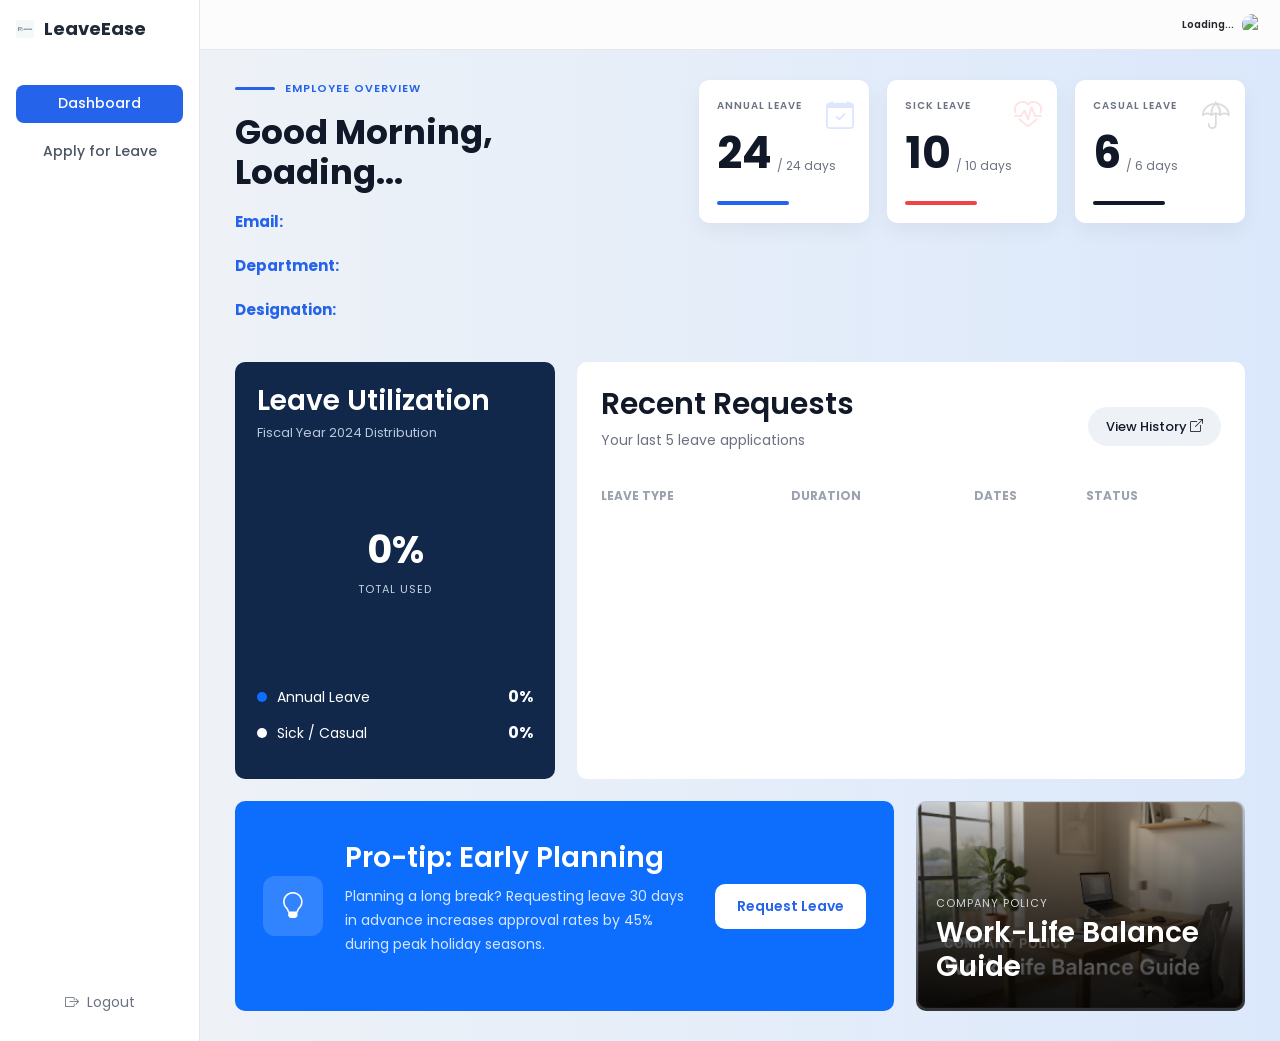
==== employee/dashboard.html @ 8c17702b "Initial frontend commit" ====
<!doctype html>
<html lang="en">
  <head>
    <meta charset="UTF-8" />

    <meta name="viewport" content="width=device-width, initial-scale=1.0" />

    <title>Employee Dashboard | LeaveTrack</title>

    <link
      href="https://cdn.jsdelivr.net/npm/bootstrap@5.3.7/dist/css/bootstrap.min.css"
      rel="stylesheet"
    />

    <link
      rel="stylesheet"
      href="https://cdn.jsdelivr.net/npm/bootstrap-icons@1.13.1/font/bootstrap-icons.min.css"
    />

    <link
      href="https://fonts.googleapis.com/css2?family=Poppins:wght@300;400;500;600;700&display=swap"
      rel="stylesheet"
    />

    <link rel="stylesheet" href="../css/employee-dashboard.css" />
  </head>

  <body>
    <div class="top-section">
      <!-- ================= SIDEBAR ================= -->

      <aside class="sidebar">
        <div>
          <div class="logo">
            <img src="../assets/images/logo.png" alt="Logo" />

            <h3>LeaveEase</h3>
          </div>

          <nav>
            <a href="dashboard.html" class="menu-item active"> Dashboard </a>

            <a href="apply_leave.html" class="menu-item"> Apply for Leave </a>
          </nav>
        </div>

        <button id="logoutBtn" class="logout-btn">
          <i class="bi bi-box-arrow-right"></i>

          Logout
        </button>
      </aside>

      <!-- ================= MAIN ================= -->

      <main class="main">
        <!-- ================= HEADER ================= -->

        <header class="topbar">
          <div class="employee-profile">
            <span id="employeeName"> Loading... </span>

            <img src="../assets/images/profile.png" alt="Profile" />
          </div>
        </header>

        <!-- ================= GREY AREA ================= -->

        <section class="overview-area">
          <div class="overview-top">
            <div class="overview">
              <div class="overview-title">
                <span class="line"></span>

                <small>EMPLOYEE OVERVIEW</small>
              </div>

              <h1>
                Good Morning,

                <span id="welcomeName">Loading...</span>
              </h1>

              <div class="employee-info">
                <p>
                  <strong>Email:</strong>

                  <span id="employeeEmail"></span>
                </p>

                <p>
                  <strong>Department:</strong>

                  <span id="employeeDepartment"></span>
                </p>

                <p>
                  <strong>Designation:</strong>

                  <span id="employeeDesignation"></span>
                </p>
              </div>
            </div>

            <div class="cards">
              <div class="leave-card">
                <div class="icon">
                  <i class="bi bi-calendar-check"></i>
                </div>

                <small>ANNUAL LEAVE</small>

                <div class="leave-row">
                  <h2 id="annualBalance">24</h2>
                  <span>/ 24 days</span>
                </div>

                <div class="progress blue"></div>
              </div>

              <div class="leave-card">
                <div class="icon">
                  <i class="bi bi-heart-pulse"></i>
                </div>

                <small>SICK LEAVE</small>

                <div class="leave-row">
                  <h2 id="sickBalance">10</h2>
                  <span>/ 10 days</span>
                </div>

                <div class="progress red"></div>
              </div>

              <div class="leave-card">
                <div class="icon">
                  <i class="bi bi-umbrella"></i>
                </div>

                <small>CASUAL LEAVE</small>

                <div class="leave-row">
                  <h2 id="casualBalance">6</h2>
                  <span>/ 6 days</span>
                </div>

                <div class="progress dark"></div>
              </div>
            </div>
          </div>
          <!-- ===========================
                 DASHBOARD CONTENT
            =========================== -->

          <section class="dashboard-content">
            <!-- ===========================
                     Leave Utilization
                =========================== -->

            <div class="leave-utilization">
              <h3>Leave Utilization</h3>

              <p>Fiscal Year 2024 Distribution</p>

              <div class="chart-box">
                <canvas id="leaveChart"></canvas>

                <div class="chart-center">
                  <h2 id="totalUsedPercent">0%</h2>

                  <span>TOTAL USED</span>
                </div>
              </div>

              <div class="leave-legend">
                <div class="legend-row">
                  <div>
                    <span class="dot blue"></span>

                    Annual Leave
                  </div>

                  <strong id="annualUsedPercent">0%</strong>
                </div>

                <div class="legend-row">
                  <div>
                    <span class="dot white"></span>

                    Sick / Casual
                  </div>

                  <strong id="otherUsedPercent">0%</strong>
                </div>
              </div>
            </div>

            <!-- ===========================
                     Recent Requests
                =========================== -->

            <div class="recent-requests">
              <div class="request-header">
                <div>
                  <h3>Recent Requests</h3>

                  <p>Your last 5 leave applications</p>
                </div>

                <button
                  class="view-history-btn"
                  onclick="window.location.href = 'leave_history.html'"
                >
                  View History
                  <i class="bi bi-box-arrow-up-right"></i>
                </button>
              </div>

              <table>
                <thead>
                  <tr>
                    <th>LEAVE TYPE</th>

                    <th>DURATION</th>

                    <th>DATES</th>

                    <th>STATUS</th>
                  </tr>
                </thead>

                <tbody id="recentRequestsTable"></tbody>
              </table>
            </div>
          </section>
          <!-- ===========================
                 BOTTOM SECTION
            =========================== -->

          <section class="bottom-section">
            <!-- ===========================
                     Pro Tip
                =========================== -->

            <div class="pro-tip-card">
              <div class="tip-icon">
                <i class="bi bi-lightbulb"></i>
              </div>

              <div class="tip-content">
                <h3>Pro-tip: Early Planning</h3>

                <p>
                  Planning a long break? Requesting leave 30 days in advance
                  increases approval rates by 45% during peak holiday seasons.
                </p>
              </div>

              <button class="request-btn">Request Leave</button>
            </div>

            <!-- ===========================
                     Company Policy
                =========================== -->

            <div class="policy-card">
              <img src="../assets/images/policy.png" alt="Policy" />

              <div class="policy-overlay">
                <small> COMPANY POLICY </small>

                <h3>Work-Life Balance Guide</h3>
              </div>
            </div>
          </section>
        </section>
      </main>
    </div>

    <script src="https://cdn.jsdelivr.net/npm/bootstrap@5.3.7/dist/js/bootstrap.bundle.min.js"></script>
    <script src="https://cdn.jsdelivr.net/npm/chart.js"></script>
    <script src="https://cdn.jsdelivr.net/npm/sweetalert2@11"></script>
    <script type="module" src="../js/employee-dashboard.js"></script>
  </body>
</html>
---- css/employee-dashboard.css ----
@import url('https://fonts.googleapis.com/css2?family=Poppins:wght@300;400;500;600;700&display=swap');

*{
    margin:0;
    padding:0;
    box-sizing:border-box;
    font-family:'Poppins',sans-serif;
}

body{
    background:#F5F7FA;
    overflow-x:hidden;
}

.top-section{
    display:flex;
    min-height:100vh;
}

/* =========================
   SIDEBAR
========================= */

/* ================= SIDEBAR ================= */

.sidebar{
    width:200px;
    background:#fff;
    display:flex;
    flex-direction:column;
    justify-content:space-between;
    padding:18px 16px;
    border-right:1px solid #e5e7eb;
    min-height:100vh;
}

.logo{
    display:flex;
    align-items:center;
    gap:10px;
    margin-bottom:45px;
}

.logo img{
    width:18px;
    height:18px;
}

.logo h3{
    font-size:18px;
    font-weight:700;
    color:#1f2937;
    margin:0;
}

.sidebar nav{
    display:flex;
    flex-direction:column;
    gap:10px;
}

.menu-item{
    display:flex;
    align-items:center;
    justify-content:center;
    height:38px;
    border-radius:8px;
    text-decoration:none;
    color:#4b5563;
    font-size:14px;
    font-weight:500;
    transition:.3s;
}

.menu-item:hover{
    background:#f3f4f6;
    color:#111827;
}

.menu-item.active{
    background:#2563eb;
    color:#fff;
}

.logout-btn{
    border:none;
    background:transparent;
    display:flex;
    align-items:center;
    justify-content:center;
    gap:8px;
    font-size:14px;
    color:#6b7280;
    cursor:pointer;
    padding:10px;
    border-radius:8px;
    transition:.3s;
}

.logout-btn:hover{
    background:#fee2e2;
    color:#dc2626;
}

/* =========================
   MAIN
========================= */

.main{
    flex:1;
}

.topbar{
    height:50px;
    background:#fcfcfd;
    border-bottom:1px solid #e5e7eb;
    display:flex;
    justify-content:flex-end;
    align-items:center;
    padding:0 16px;
}

.employee-profile{
    display:flex;
    align-items:center;
    gap:8px;
}

.employee-profile span{
    font-size:10px;
    font-weight:600;
}

.employee-profile img{
    width:22px;
    height:22px;
    border-radius:50%;
    object-fit:cover;
}

/* =========================
   OVERVIEW
========================= */

.overview-area{
    background:linear-gradient(90deg,#eef2f7 0%,#dbe8fb 100%);
    padding:30px 35px;
}

.overview-top{
    display:flex;
    justify-content:space-between;
    align-items:flex-start;
    gap:28px;
    margin-bottom:22px;
}

.overview{
    width:42%;
}

.overview-title{
    display:flex;
    align-items:center;
    gap:10px;
    margin-bottom:15px;
}

.line{
    width:40px;
    height:3px;
    border-radius:20px;
    background:#2563EB;
}

.overview-title small{
    color:#2563EB;
    font-size:11px;
    font-weight:600;
    letter-spacing:1px;
}

.overview h1{
    font-size:34px;
    font-weight:700;
    margin-bottom:15px;
    color:#111827;
}

.overview p{
    font-size:15px;
    line-height:28px;
    color:#6B7280;
}

.overview strong{
    color:#2563EB;
}

.cards{
    display:flex;
    gap:18px;
    align-items:flex-start;
}

.leave-card{
    width:170px;
    background:#fff;
    border-radius:10px;
    padding:18px;
    position:relative;
    box-shadow:0 8px 20px rgba(0,0,0,.05);
}

.leave-card .icon{
    position:absolute;
    top:15px;
    right:15px;
    font-size:28px;
    opacity:.15;
}

.leave-card:nth-child(1) .icon{
    color:#2563EB;
}

.leave-card:nth-child(2) .icon{
    color:#EF4444;
}

.leave-card:nth-child(3) .icon{
    color:#111827;
}

.leave-card small{
    display:block;
    font-size:10px;
    color:#6B7280;
    font-weight:600;
    letter-spacing:1px;
    margin-bottom:18px;
}

.leave-row{
    display:flex;
    align-items:flex-end;
    gap:5px;
}

.leave-row h2{
    font-size:44px;
    font-weight:700;
    line-height:1;
    color:#111827;
}

.leave-row span{
    font-size:12px;
    color:#6B7280;
    margin-bottom:8px;
}

.progress{
    width:72px;
    height:4px;
    border-radius:20px;
    margin-top:18px;
}

.blue{
    background:#2563EB;
}

.red{
    background:#EF4444;
}

.dark{
    background:#111827;
}

/* ============================================
   DASHBOARD CONTENT
============================================ */

.dashboard-content{
    display:grid;
    grid-template-columns:320px 1fr;
    gap:22px;
    margin-top:22px;
}

/* ============================================
   LEAVE UTILIZATION
============================================ */

.leave-utilization{
    background:#11284A;
    color:#fff;
    border-radius:10px;
    padding:22px;
}

.leave-utilization h3{
    font-size:28px;
    font-weight:600;
    margin-bottom:5px;
}

.leave-utilization p{
    font-size:13px;
    color:#B8C7DD;
    margin-bottom:25px;
}

.chart-box{
    width:190px;
    height:190px;
    margin:0 auto;
    position:relative;
}

.chart-center{
    position:absolute;
    inset:0;
    display:flex;
    flex-direction:column;
    justify-content:center;
    align-items:center;
}

.chart-center h2{
    font-size:38px;
    font-weight:700;
}

.chart-center span{
    font-size:11px;
    color:#C7D4E8;
    letter-spacing:1px;
}

.leave-legend{
    margin-top:28px;
}

.legend-row{
    display:flex;
    justify-content:space-between;
    align-items:center;
    margin-bottom:12px;
}

.legend-row div{
    display:flex;
    align-items:center;
    gap:10px;
    font-size:14px;
}

.dot{
    width:10px;
    height:10px;
    border-radius:50%;
}

.dot.blue{
    background:#0D6EFD;
}

.dot.white{
    background:#FFFFFF;
}

/* ============================================
   RECENT REQUESTS
============================================ */

.recent-requests{
    background:#fff;
    border-radius:10px;
    padding:24px;
}

.request-header{
    display:flex;
    justify-content:space-between;
    align-items:center;
    margin-bottom:20px;
}

.request-header h3{
    font-size:30px;
    font-weight:600;
    color:#111827;
}

.request-header p{
    color:#6B7280;
    font-size:14px;
}

.request-header button{
    border:none;
    background:#EEF2F7;
    color:#111827;
    padding:10px 18px;
    border-radius:20px;
    font-size:13px;
    font-weight:500;
    cursor:pointer;
}

table{
    width:100%;
    border-collapse:collapse;
}

thead th{
    text-align:left;
    color:#9CA3AF;
    font-size:12px;
    padding-bottom:15px;
}

tbody td{
    padding:18px 0;
    border-top:1px solid #EEF2F7;
    font-size:14px;
    color:#374151;
}

.leave-type{
    display:flex;
    align-items:center;
    gap:12px;
}

.table-icon{
    width:32px;
    height:32px;
    border-radius:50%;
    background:#EEF4FF;
    color:#2563EB;
    display:flex;
    justify-content:center;
    align-items:center;
    font-size:14px;
}

.status{
    padding:6px 12px;
    border-radius:5px;
    font-size:11px;
    font-weight:600;
}

.approved{
    background:#DCFCE7;
    color:#15803D;
}

.pending{
    background:#DBEAFE;
    color:#2563EB;
}

.completed{
    background:#E5E7EB;
    color:#374151;
}

/* ============================================
   BOTTOM SECTION
============================================ */

.bottom-section{
    display:grid;
    grid-template-columns:2fr 1fr;
    gap:22px;
    margin-top:22px;
}

/* ============================================
   PRO TIP CARD
============================================ */

.pro-tip-card{
    background:#0D6EFD;
    border-radius:10px;
    padding:28px;
    display:flex;
    align-items:center;
    justify-content:space-between;
    color:#fff;
    min-height:150px;
}

.tip-icon{
    width:60px;
    height:60px;
    border-radius:12px;
    background:rgba(255,255,255,.15);
    display:flex;
    justify-content:center;
    align-items:center;
    font-size:26px;
}

.tip-content{
    flex:1;
    margin:0 22px;
}

.tip-content h3{
    font-size:28px;
    font-weight:600;
    margin-bottom:10px;
}

.tip-content p{
    font-size:14px;
    line-height:24px;
    color:#D6E6FF;
    max-width:470px;
}

.request-btn{
    border:none;
    background:#fff;
    color:#2563EB;
    padding:12px 22px;
    border-radius:10px;
    font-size:14px;
    font-weight:600;
    cursor:pointer;
    transition:.3s;
}

.request-btn:hover{
    transform:translateY(-2px);
    box-shadow:0 8px 20px rgba(0,0,0,.15);
}

/* ============================================
   POLICY CARD
============================================ */

.policy-card{
    position:relative;
    overflow:hidden;
    border-radius:10px;
    min-height:150px;
}

.policy-card img{
    width:100%;
    height:100%;
    object-fit:cover;
}

.policy-overlay{
    position:absolute;
    inset:0;
    padding:20px;
    display:flex;
    flex-direction:column;
    justify-content:flex-end;
    background:linear-gradient(to top,
        rgba(0,0,0,.78),
        rgba(0,0,0,.15));
}

.policy-overlay small{
    color:#D1D5DB;
    font-size:11px;
    letter-spacing:1px;
    margin-bottom:5px;
}

.policy-overlay h3{
    color:#fff;
    font-size:28px;
    font-weight:600;
    line-height:1.2;
}

/* ============================================
   RESPONSIVE
============================================ */

@media(max-width:1200px){

    .overview-top{
        flex-direction:column;
    }

    .overview{
        width:100%;
    }

    .cards{
        width:100%;
        flex-wrap:wrap;
    }

    .dashboard-content{
        grid-template-columns:1fr;
    }

    .bottom-section{
        grid-template-columns:1fr;
    }

}

@media(max-width:768px){

    .sidebar{
        display:none;
    }

    .topbar{
        justify-content:center;
        padding:20px;
    }

    .cards{
        display:grid;
        grid-template-columns:1fr;
    }

    .leave-card{
        width:100%;
    }

    .pro-tip-card{
        flex-direction:column;
        align-items:flex-start;
        gap:20px;
    }

    .tip-content{
        margin:0;
    }

    .request-btn{
        width:100%;
    }

}

.menu li a{
    display: flex;
    align-items: center;
    gap: 12px;
    width: 100%;
    text-decoration: none;
    color: inherit;
}

.menu li.active a{
    color: #fff;
}
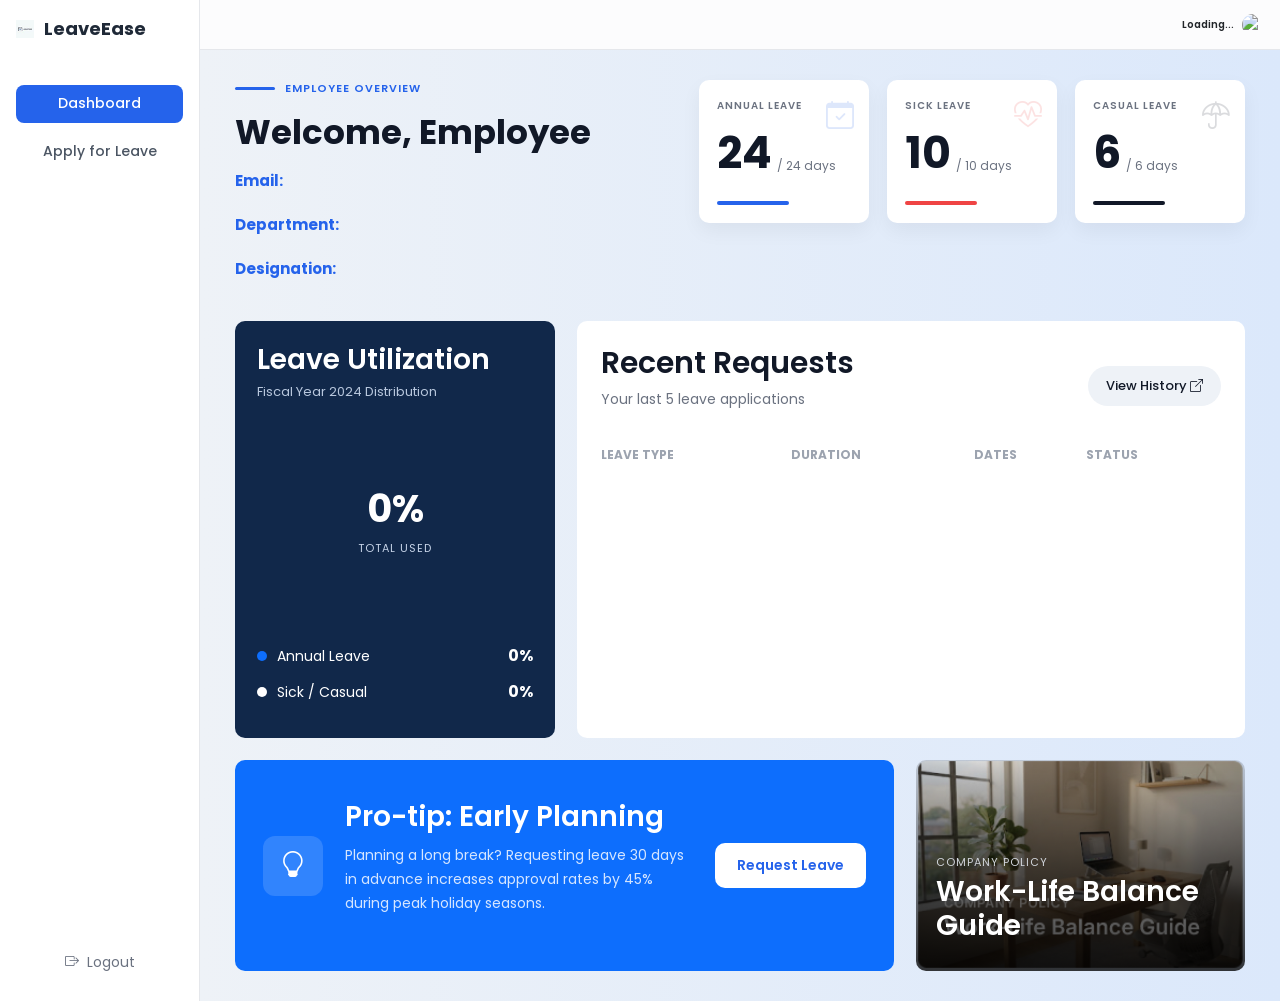
==== commit af310764: "Add dynamic greeting" ====
--- a/employee/dashboard.html
+++ b/employee/dashboard.html
@@ -75,11 +75,10 @@
                 <small>EMPLOYEE OVERVIEW</small>
               </div>
 
-              <h1>
-                Good Morning,
-
-                <span id="welcomeName">Loading...</span>
-              </h1>
+              <h1 id="greeting">
+                  Welcome,
+                  <span id="welcomeName">Employee</span>
+                </h1>
 
               <div class="employee-info">
                 <p>
